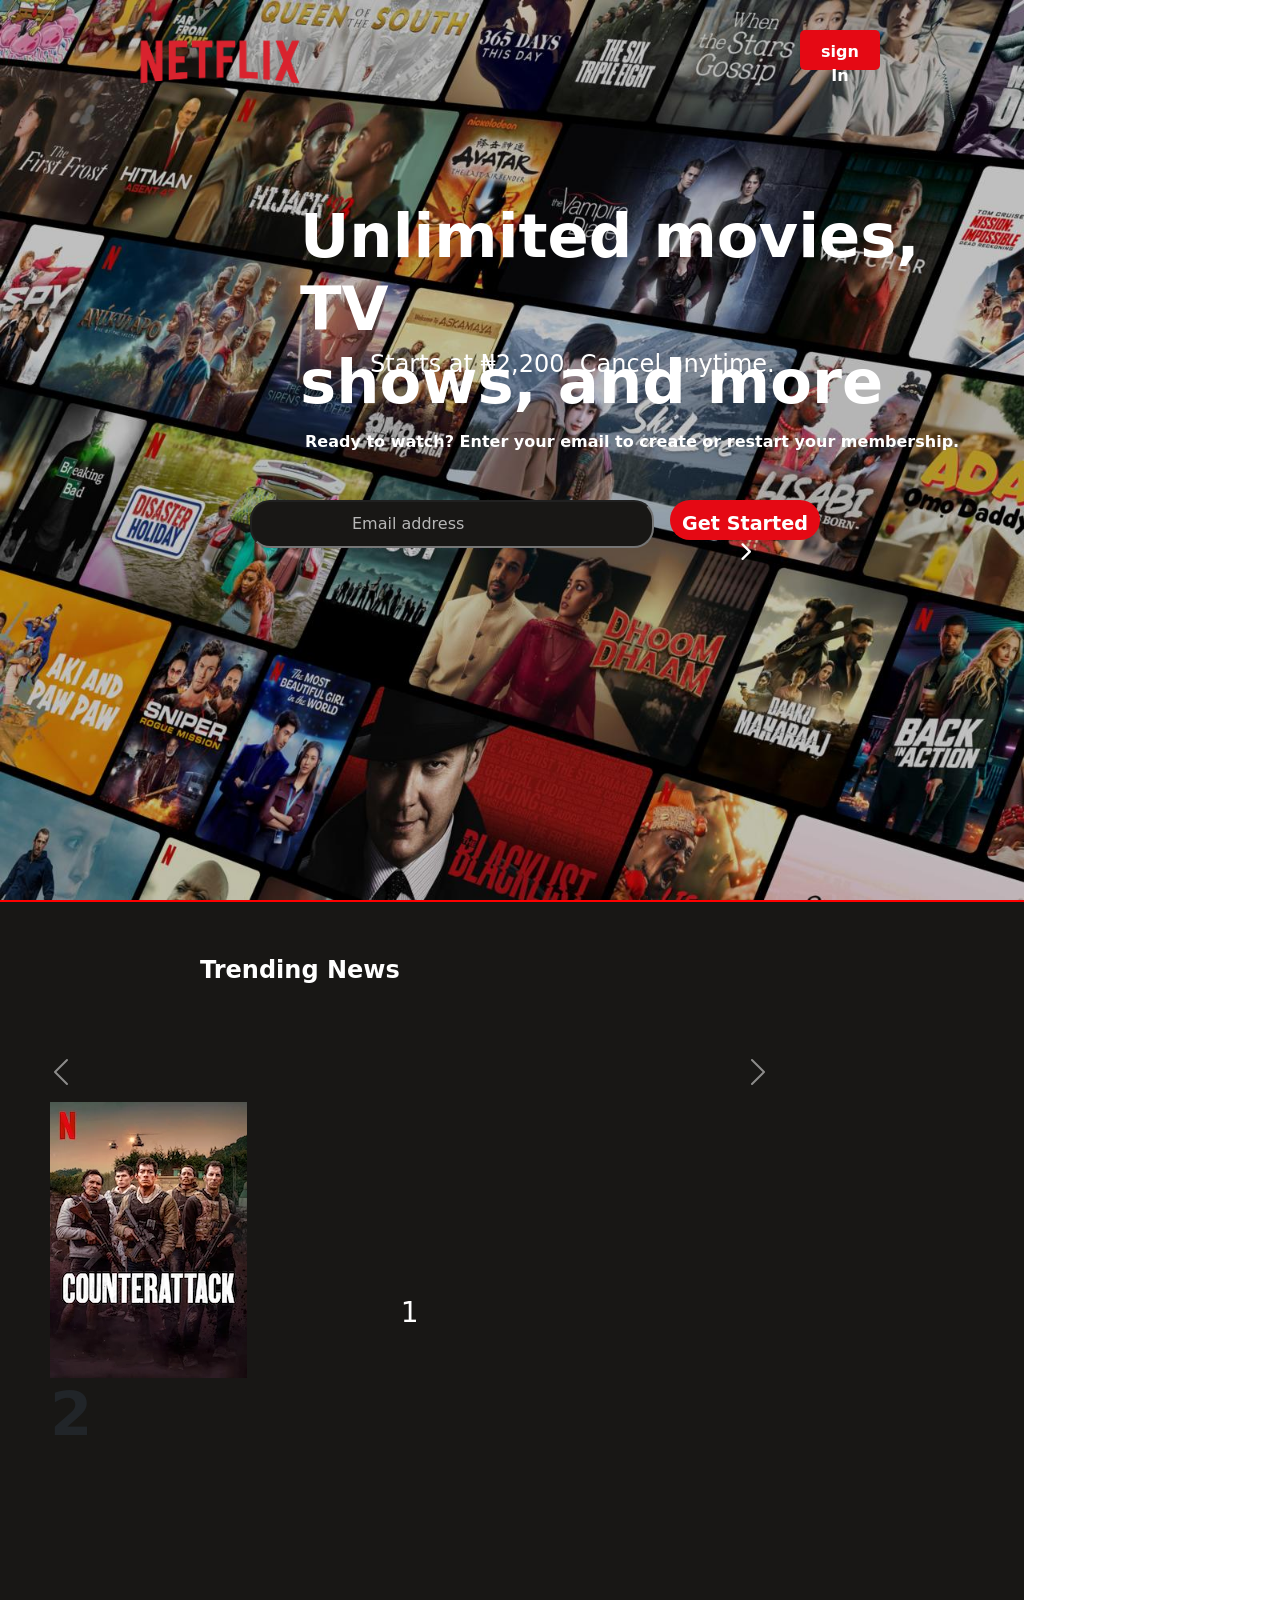
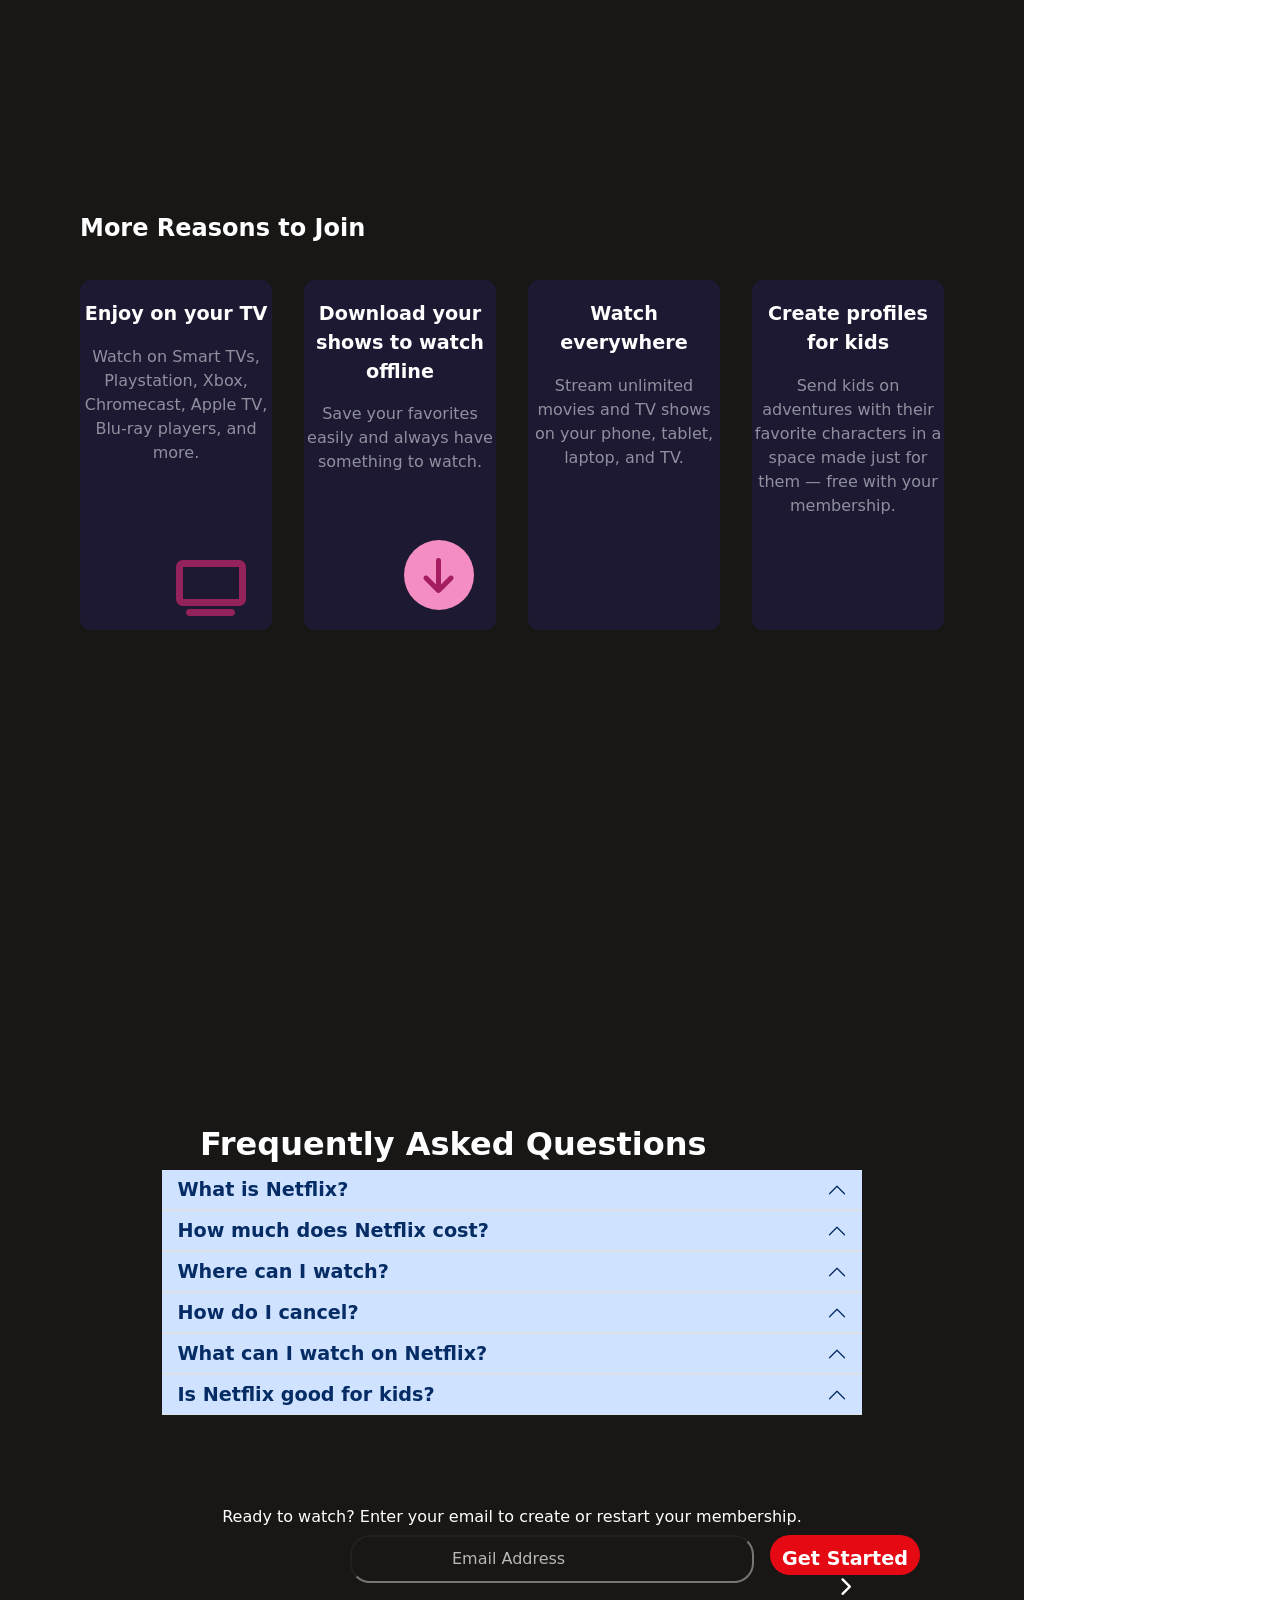
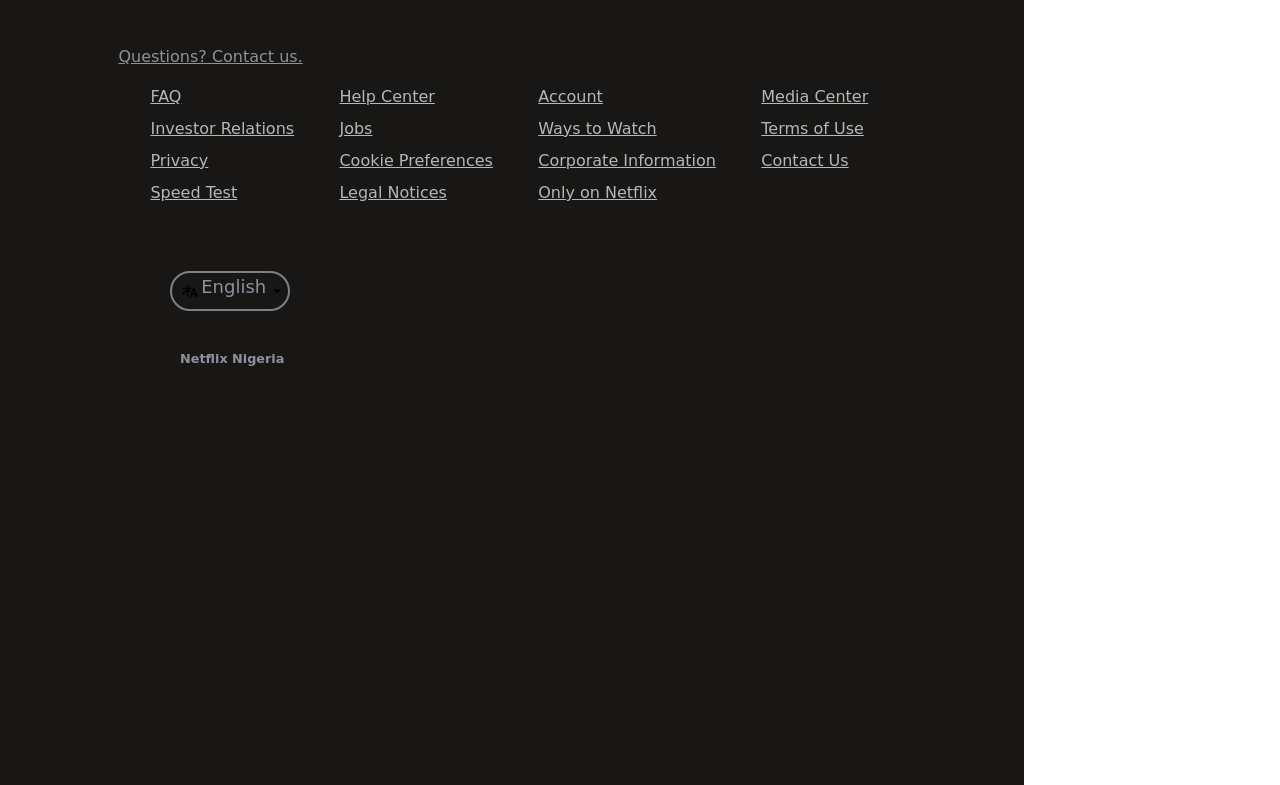
==== index.html @ 7b54b9e8 "file updated" ====
<!DOCTYPE html>
<html lang="en">

<head>
  <meta charset="UTF-8">
  <meta name="viewport" content="width=device-width, initial-scale=1.0">
  <title>Document</title>
  <link href="https://cdn.jsdelivr.net/npm/bootstrap@5.3.3/dist/css/bootstrap.min.css" rel="stylesheet"
    integrity="sha384-QWTKZyjpPEjISv5WaRU9OFeRpok6YctnYmDr5pNlyT2bRjXh0JMhjY6hW+ALEwIH" crossorigin="anonymous">
  <link rel="stylesheet" href="https://cdnjs.cloudflare.com/ajax/libs/font-awesome/6.7.2/css/all.min.css"
    integrity="sha512-Evv84Mr4kqVGRNSgIGL/F/aIDqQb7xQ2vcrdIwxfjThSH8CSR7PBEakCr51Ck+w+/U6swU2Im1vVX0SVk9ABhg=="
    crossorigin="anonymous" referrerpolicy="no-referrer" />
  <link rel="stylesheet" href="./netflix.css">
</head>

<body>
  <div class="hero-page">
    <nav>
      <div class="logo">
        <img src="./Netflix_Logo_PMS.png" alt="" width="200px">
      </div>
      <div>
        <button class="signin"><a href="">sign In</a></button>
      </div>
    </nav>
    <div>

    </div>

    <div class="hero-text">
      <h2>Unlimited movies, TV <br> shows, and more</h2>
      <br>
      <h4><strong>Starts at ₦2,200. Cancel anytime.</strong></h4>
      <br><br>
      <span><b>Ready to watch? Enter your email to create or restart your membership.</b></span>
    </div>
    <div class="email-sect">
      <div><input type="text" placeholder="Email address"></div>
      <div><button class="Get"><a href="">Get Started <i class="fa-solid fa-chevron-right"></i></i></a></button>
      </div>
    </div>


  </div>
  <section class="hero-sect">
    <div class="sect-text">
      <p> Trending News</p>
    </div>

    <div id="carouselExample" class="carousel slide films">
      <div class="carousel-inner">
        <div class="carousel-item active">
          <img src="./Netflix Nigeria - Watch TV Shows Online, Watch Movies Online/Ada omo daddy.webp" class="d-flex"
            alt="1">
          <div class="carousel-caption">
            <h3>1</h3>
          </div>

        </div>
        <div class="carousel-item active">
          <img src="./Netflix Nigeria - Watch TV Shows Online, Watch Movies Online/counter attack.webp" class="d-flex"
            alt="2">
          <div class="carousel-caption"></div>
          <h2>2</h2>
        </div>
        <div class="carousel-item">
          <img src="./Netflix Nigeria - Watch TV Shows Online, Watch Movies Online/demon city.webp" class="d-flex"
            alt="...">
        </div>
        <div class="carousel-item">
          <img src="./Netflix Nigeria - Watch TV Shows Online, Watch Movies Online/seven door.webp" class="d-flex"
            alt="">
        </div>
        <div class="carousel-item">
          <img src="./Netflix Nigeria - Watch TV Shows Online, Watch Movies Online/the night agent.webp" class="d-flex"
            alt="">
        </div>
        <div>
          <img src="./Netflix Nigeria - Watch TV Shows Online, Watch Movies Online/back in action.webp" class="d-flex"
            alt="">
        </div>
        <div class="carousel-item">
          <img src="./Netflix Nigeria - Watch TV Shows Online, Watch Movies Online/beauty in black.webp" class="d-flex"
            alt="">
        </div>
        <div class="carousel-item">
          <img src="./Netflix Nigeria - Watch TV Shows Online, Watch Movies Online/prision break.webp" class="d-flex"
            alt="">
        </div>
        <div class="carousel-item">
          <img src="./Netflix Nigeria - Watch TV Shows Online, Watch Movies Online/sqad game.webp" class="d-flex"
            alt="">
        </div>
        <div class="carousel-item">
          <img src="./Netflix Nigeria - Watch TV Shows Online, Watch Movies Online/maharaaj.webp" class="d-flex" alt="">
        </div>
      </div>
      <button class="carousel-control-prev" type="button" data-bs-target="#carouselExample" data-bs-slide="prev">
        <span class="carousel-control-prev-icon" aria-hidden="true"></span>
        <span class="visually-hidden">Previous</span>
      </button>
      <button class="carousel-control-next" type="button" data-bs-target="#carouselExample" data-bs-slide="next">
        <span class="carousel-control-next-icon" aria-hidden="true"></span>
        <span class="visually-hidden">Next</span>
      </button>
    </div>
  </section>
  <section class="hero-info">
    <div class="hero">
      <div class="box-head">
        <p>More Reasons to Join</p>
      </div>

      <div class="box">
        <div class="cards card1">
          <p>Enjoy on your TV</p>
          <span>Watch on Smart TVs, Playstation, Xbox, Chromecast, Apple TV, Blu-ray players, and more.</span>
          <div>
            <i class="fa-solid fa-tv"></i>
          </div>
        </div>
        <div class="cards card2">
          <p>Download your shows to watch offline</p>
          <span>Save your favorites easily and always have something to watch.</span>
          <div class="contain">
            <i class="fa-solid fa-arrow-down"></i>
          </div>
        </div>
        <div class="cards card3">
          <p>Watch everywhere</p>
          <span>Stream unlimited movies and TV shows on your phone, tablet, laptop, and TV.</span>
        </div>
        <div class="cards card4">
          <p>Create profiles for kids</p>
          <span>Send kids on adventures with their favorite characters in a space made just for them — free with your
            membership.</span>
          <i class="fa-solid fa-message-smile"></i>

          <i class="fa-solid fa-message-smile"></i>
        </div>
      </div>
    </div>


    </div>
  </section>
  <section class="faq-sect">
    <div class="faq-text">
      <p>Frequently Asked Questions</p>
    </div>
    <div class="accordion accordion-flush" id="accordionFlushExample">
      <div class="accordion-item">
        <h2 class="accordion-header">
          <button class="accordion-button" type="button" data-bs-toggle="collapse" data-bs-target="#flush-collapseOne"
            aria-expanded="false" aria-controls="flush-collapseOne">
            What is Netflix?
          </button>
        </h2>
        <div id="flush-collapseOne" class="accordion-collapse collapse" data-bs-parent="#accordionFlushExample">
          <div class="accordion-body">
            Netflix is a streaming service that offers a wide variety of award-winning TV shows, movies, anime,
            documentaries, and more on thousands of internet-connected devices.

            You can watch as much as you want, whenever you want without a single commercial – all for one low monthly
            price. There's always something new to discover and new TV shows and movies are added every week!
          </div>
        </div>
      </div>
      <div class="accordion-item">
        <h2 class="accordion-header">
          <button class="accordion-button" type="button" data-bs-toggle="collapse" data-bs-target="#flush-collapseTwo"
            aria-expanded="false" aria-controls="flush-collapseTwo">
            How much does Netflix cost?
          </button>
        </h2>
        <div id="flush-collapseTwo" class="accordion-collapse collapse" data-bs-parent="#accordionFlushExample">
          <div class="accordion-body">
            Watch Netflix on your smartphone, tablet, Smart TV, laptop, or streaming device, all for one fixed monthly
            fee. Plans range from ₦2,200 to ₦7,000 a month. No extra costs, no contracts
          </div>
        </div>
      </div>
      <div class="accordion-item">
        <h2 class="accordion-header">
          <button class="accordion-button" type="button" data-bs-toggle="collapse" data-bs-target="#flush-collapseThree"
            aria-expanded="false" aria-controls="flush-collapseThree">
            Where can I watch?
          </button>
        </h2>
        <div id="flush-collapseThree" class="accordion-collapse collapse" data-bs-parent="#accordionFlushExample">
          <div class="accordion-body">
            Watch anywhere, anytime. Sign in with your Netflix account to watch instantly on the web at netflix.com from
            your personal computer or on any internet-connected device that offers the Netflix app, including smart TVs,
            smartphones, tablets, streaming media players and game consoles.

            You can also download your favorite shows with the iOS or Android app. Use downloads to watch while you're
            on the go and without an internet connection. Take Netflix with you anywhere.
          </div>
        </div>
      </div>
      <div class="accordion-item">
        <h2 class="accordion-header">
          <button class="accordion-button" type="button" data-bs-toggle="collapse" data-bs-target="#flush-collapseFour"
            aria-expanded="false" aria-controls="flush-collapseFour">
            How do I cancel?
          </button>
        </h2>
        <div id="flush-collapseFour" class="accordion-collapse collapse" data-bs-parent="#accordionFlushExample">
          <div class="accordion-body">
            Netflix is flexible. There are no pesky contracts and no commitments. You can easily cancel your account
            online in two clicks. There are no cancellation fees – start or stop your account anytime.
          </div>
        </div>
      </div>
      <div class="accordion-item">
        <h2 class="accordion-header">
          <button class="accordion-button" type="button" data-bs-toggle="collapse" data-bs-target="#flush-collapseFive"
            aria-expanded="false" aria-controls="flush-collapseFive">
            What can I watch on Netflix?
          </button>
        </h2>
        <div id="flush-collapseFive" class="accordion-collapse collapse" data-bs-parent="#accordionFlushExample">
          <div class="accordion-body">
            Netflix has an extensive library of feature films, documentaries, TV shows, anime, award-winning Netflix
            originals, and more. Watch as much as you want, anytime you want.
          </div>
        </div>
      </div>
      <div class="accordion-item">
        <h2 class="accordion-header">
          <button class="accordion-button" type="button" data-bs-toggle="collapse" data-bs-target="#flush-collapseSix"
            aria-expanded="false" aria-controls="flush-collapseSiX">
            Is Netflix good for kids?
          </button>
        </h2>
        <div id="flush-collapseSiX" class="accordion-collapse collapse"   data-bs-parent="#accordionFlushExample">
          <div class="accordion-body">
            The Netflix Kids experience is included in your membership to give parents control while kids enjoy
            family-friendly TV shows and movies in their own space.

            Kids profiles come with PIN-protected parental controls that let you restrict the maturity rating of content
            kids can watch and block specific titles you don’t want kids to see.
          </div>
        </div>
      </div>
    </div>




  </section>
  <footer>
    <div class="foot-text">
      <p>Ready to watch? Enter your email to create or restart your membership.</p>
    </div>
    <div class="foot-box">
      <div><input type="text" placeholder="Email Address"></div>
      <div><button class="Get"><a href="">Get Started<i class="fa-solid fa-chevron-right"></i></a></button></div>
    </div>
    <div class="ques">
      <div>
        <p><a href="">Questions? Contact us.</a></p>
      </div>
      <div>
        <ul>
          <li><a href="">FAQ</a></li>
          <li><a href="">Help Center</a></li>
          <li><a href="">Account</a></li>
          <li><a href="">Media Center</a></li>
          <li><a href="">Investor Relations</a></li>
          <li><a href="">Jobs</a></li>
          <li><a href="">Ways to Watch</a></li>
          <li><a href="">Terms of Use</a></li>
          <li><a href="">Privacy</a></li>
          <li><a href="">Cookie Preferences</a></li>
          <li><a href="">Corporate Information</a></li>
          <li><a href="">Contact Us</a></li>
          <li><a href="">Speed Test</a></li>
          <li><a href="">Legal Notices</a></li>
          <li><a href="">Only on Netflix</a></li>
        </ul>
      </div>
    </div>
    <div class="lang">
      <div class="lang-logo">
        <img src="./Netflix Nigeria - Watch TV Shows Online, Watch Movies Online/A+sign.svg" alt="">
        <div>
          <h1>English</h1>
        </div>
        <img src="./arrow down.svg" alt="" class="arrow">
      </div>
      <div>
        <h4>Netflix Nigeria</h4>
      </div>

    </div>


  </footer>



</body>
<script src="https://cdn.jsdelivr.net/npm/bootstrap@5.3.3/dist/js/bootstrap.bundle.min.js"
  integrity="sha384-YvpcrYf0tY3lHB60NNkmXc5s9fDVZLESaAA55NDzOxhy9GkcIdslK1eN7N6jIeHz" crossorigin="anonymous"></script>

</html>
---- netflix.css ----
*{
    margin: 0;
    padding: 0;
    box-sizing: border-box;
}
.hero-page{
    background-image:url(./background\ image.jpg);
    background-repeat: no-repeat;
    background-size: cover;
    height: 100vh;
    width: 100%;
    position: relative;
    padding: 10px;

    

}

.logo{
    position: absolute;
    top: 20px;
    left: 120px;
    
}   
button{
    width: 80px;
    height: 40px;
    border-radius: 5px;
    background-color: #E50914;
    border: none;
    position: absolute;
    padding: 10px;
   
}
nav button{
    position: absolute;
    top: 30px;
    left: 1150px;

}
.signin a{
    text-decoration: none;
    color: white;
    font-size: 1rem;
    font-weight: 600;
    

}
.hero-text{
    color: white;
    position: absolute;
    top: 200px;
    left: 400px;
}
h2{
    font-size: 3.8rem;
    font-weight: 900;
}
.hero-text h4{
    font-size: 1.5rem;
    font-weight: 200;
    position: absolute;
    left: 70px;
    top: 150px;
}
.hero-text span{
    position: absolute;
    left: 5px;
    top: 230px;
    font-size: 1rem;
    font-weight: 400;
}
.email-sect{
    position: absolute;
    top: 500px;
    left: 350px;
    display: flex;
    gap: 1em;
    
}
input{
    padding: 10px 100px;
    border-radius: 20px;
    /* border: thin solid gray; */
    background-color: #181715;
    /* text-align: left; */
    
}
 .Get{
    width: 150px;
    border-radius: 20px;

}
.Get a{
    text-decoration: none;
    color: white;
    font-size: 1.2rem;
    font-weight: 600;
}
.fa-chevron-right{
    color: white;
    
}
::placeholder{
    color:#B7B7B7;
    text-align: left;
    
}
.hero-sect{
      /* border: 2px solid red; */
      background-color: #181715;
      /* border-top-left-radius: 50px; */
      border-top: 2px solid red;
      position: relative;
      height: 100vh;
}
.sect-text{
    margin-top: 50px;
    color: white;
    font-size: 1.5rem;
    font-weight: 600;
    position: absolute;
    left: 200px;  
        
}
.films{
    margin-top: 150px;
    width: 80%;
    padding: 50px;
    display: flexbox;
    
}

.hero-info{
    padding: 20px;
    background-color: #181715;
    position: relative;
    height: 100vh;
    /* border: 2px solid blue; */
    
}
hero{
    width: 80%;
}
.box-head{
    left: 80px;
    position: absolute;
    top: 10px;
    font-size: 1.5rem; 
    font-weight: 600;
    color: #FFFFFF;
}
.box{
    display: flex;
    justify-content: space-around;
    align-items: center;
    padding: 50px 60px;
    gap: 2em;

   
    
}
.cards{
    width: 450px;
    height: 350px;
    /* border: thin solid blue; */
    border-radius: 10px;
    text-align: center;
    margin-top: 10px;
    background-color: #1D1932;
    position: relative;
    
}
.cards p{
    margin-top: 20px;
    font-size: 1.2rem;
    font-weight: 600;
    color: #FFFFFF;
}
.cards span{
    color:#8F909F ;
    font-size: 1rem;
    font-weight: 400;
    margin-top: 50px;
}
.fa-tv{
    font-size: 3.5rem;
    top: 280px;
    position: absolute;
    color:#95235B ;
 
    
}.fa-arrow-down{
    position: absolute;
    top: 15px;
    font-size: 2.5rem;
    left: 20px;
    color: #A41D61;
}
.contain{
    width: 70px;
    height: 70px;
    border-radius: 50%;
    background-color: #F0F0F8;
    position: absolute;
    top: 260px;
    left: 150px;
    background-color: #F48EC2;
    
}
.faq-sect{
    background-color: #181715;
    padding: 50px;
    position: relative;
    /* border: 2px solid red; */

}
.faq-text{
    font-size: 2rem;
    font-weight: 600;
    color: white;
    position: absolute;
    top: 20px;
    left: 200px;
    
/* .faq-head{
    background-color:#414141 ; */
}
footer{
    background-color: #181715;
    position: relative;
    /* border: 2px solid red; */
    height: 100vh;
    color: #8F909F;
    padding: 20px;
       
}
.ques p a{
    color: #8F909F;
}
.foot-text{
    color: white;
    font-size: 1rem;
    font-weight: 500;
    text-align: center;
}
.foot-box{
    display: flex;
    justify-content: center;
    gap: 1em;
    position: absolute;
    top: 50px;
    left: 350px;
}
.ques{
    position: relative;
    width: 80%;
    top: 100px;
    margin: auto;
}
ul{
    display: grid;
    grid-template-columns: auto auto auto auto;
    gap: 0.5em;
    list-style-type: none;
    
}
ul a{
    color:#B7B7B7 ;
}
footer .lang{
    position: relative;
    left: 150px;
    top: 150px;   
}
.lang-logo{
    display:flex;
    gap: 0.2em;
    align-items: center;
    width: 120px;
    height: 40px;
    border: 2px solid gray;
    padding: 10px ;
    border-radius: 20px;
    
    
}
.lang-logo h1{
    font-size: large;
    font-weight: 500;
}
.lang h4{
    position: absolute;
    top: 80px;
    left: 10px;
    font-size: 0.8rem;
    font-weight: 800;
}
.arrow{
    color: #FFFFFF;
}
.accordion{
  cursor: pointer;
  padding: 20px;
  width: 80%;
  margin: auto;
  text-align: left;

  
}
.accordion-collapse{
    background-color: #414141;
    color: white;
    padding: 10px;
    margin-bottom: 10px;
    font-size: 1rem;
    font-weight: 900;
        
}
.accordion-button{
    background-color:#414141;
    padding: 15px;
    color: #FFFFFF;
    font-size: 1.2rem;
    font-weight: 900;
    
 
    
}
.accordion-button:hover{
    background-color:#414141;
    color: #FFFFFF;
}
@media(max-width:1393px){
    .hero-page{
        width: 80%;
        
    }
    nav button{
        left: 800px;
        
    }
    .hero-sect{
        width: 80%;;
    }
    .hero-info{
        width: 80%;
    }
    .faq-sect{
        width: 80%;
    }
    footer{
        width: 80%;
    }
    .contain{
        left: 100px;
    }

}
@media(max-width:1306px){
    .hero-text{
        left:300px
    }
    .email-sect{
        left:250px
    
    }
}
@media(max-width:1172px){
    .contain{
        width:50px;
        height:50px;
        top: 280px;
    }
    .fa-arrow-down{
        font-size: 2rem;
        left:15px ;
        top: 7px;
    }
    .fa-tv{
        font-size: 3rem;
    }
    .foot-box{
        left:200px
    }
    
}
@media(max-width:1100px){
    nav button{
        left: 600px
    }
}
@media(max-width:1086px){
    .hero-text{
        left:200px
    }
    .email-sect{
        left: 150px;
    }
}
@media(max-width:1076px){
    .box{
        display: block;
        position: relative;
        
        
    
    }
    .cards{
        width: 700px;
        height: 150px;
        

    }
    .contain{
        z-index: 99;
        top: 90px;
        left: 600px;
    }
    .fa-tv{
        z-index: 99;
        top: 80px;
        left: 600px;
    }
}
 @media(max-width:1056px){
    .hero-text h2{
        font-size:3rem ;
        font-weight: 600;
    }
 }
 @media(max-width:980px){
    .cards{
        width: 500px;
    }
    .contain{
        left: 400px;
    }
    .fa-tv{
        left: 400px;
    }
 }
 @media(max-width:924px){
    .foot-box{
        left: 100px;
    }
 }
 @media(max-width:863px){
    .email-sect{
        left: 100px;
    }
    .hero-text{
        left: 200px;
       
    }
    .hero-text span{
        left:0.5px
    }
 }
 @media(max-width:850px){
    nav button{
        left:500px
    }
 }
 @media(max-width:828px){
    footer ul{
        display: block;
        grid-template-columns: auto auto;
    }
 }
 @media(max-width:811px){
    .hero-text h2{
        font-size: 2rem;
        font-weight: 400;
    }
    .email-sect{
        display: block;

    }
    .email-sect .Get{
        margin-top: 1.5em;
    }
    .foot-box{
        display: block;
        margin-bottom: 10px;
        
    }
    .foot-box .Get{
        margin-top: 1.5em;
        left: 200px;
    }
   
 }
 @media(max-width:733px){
    .cards{
        width: 380px;

    }
    .contain{
        left: 300px;
    }
    .fa-tv{
        left: 300px;
    }
    .faq-text{
        font-size: 1.5rem;
        font-weight: 400;
        left: 100px;
    }
 }
 @media(max-width:725px){
    .logo{
        width: 80px;
        left: 80px;
    }
    nav button{
        left: 400px;
    }
 }
 @media(max-width:624px){
    .foot-text{
        font-size: 0.8em;
        font-weight: 400;
        margin-bottom: 20px;
    }
 }
 @media(max-width:611px){
    .hero-text{
        left: 100px;
    }
    input{
        padding: 10px 50px;
    }
    .foot-box .Get{
        left: 100px;
    }
    nav button{
        left: 300px;

    }
    nav .logo img{
        width: 80px;
       
    }
    .logo{
        top: 50px;
    }
    button{
        width: 70px;
        height: 30px;
        padding: 5px;
        
    
    }
    .signin a{
        font-size: 0.8rem;
        font-weight: 400;
    }
    nav button{
        top:50px;
        left: 300;
    }
 }
 @media(max-width:579px){
    .cards{
        text-align: center;
        width: 300px;
    }
    .contain{
        left: 250px;
    }
    .fa-tv{
        left: 250px;
    }
 }
 @media(max-width:486px){
    .hero-text h2{
        font-size: 1rem;
        font-weight: 200;
    }
    .hero-text h4{
        font-size: 1rem;
        font-weight: 200;
        top: 70px;
        left: 2px;
    }
    .hero-text span{
        font-size: 1rem;
        font-weight: 200;
        top: 150px;
        left: 2px;
    }
    footer ul{
        display:block;
       font-size: 1rem;
       font-weight: 200;
    }
    footer .lang-logo{
        top: 50px;
        left: 100px;
    }
  

 }
 @media(max-width:478px){
    .cards{
        width: 250px;

    }
    .fa-tv{
        left: 200px;
    }
    .contain{
        left: 200px;
    }
 }
 @media(max-width:464px){
    nav button{
        left: 250px;
    }
    input{
        padding: 10px 20px;
    }
    .foot-box .Get{
        left: 50px; ;
    }
    .faq-text{
        font-size: 1rem;
        font-weight: 200;
        left: 80px;
    }
 }
 @media(max-width:444px){
    .sect-text{
        left: 100px;
    }
 }
@media(max-width:415px){
    .cards{
        width: 200px;
    }
    .contain{
        left:150px;
    }
    .fa-tv{
        left:150px;
    }
    .box-head{
        left: 50px;
        top: 10px;
        font-size: 1rem; 
        font-weight: 400;       
    }
    cards p{
        font-size: 1rem;
        font-weight: 500;
        
    }
    .cards span{
        font-size: 0.8rem;
        font-weight: 300;
    }
}
@media(max-width:400px){
    nav button{
        left: 200px;
    }
}
@media(max-width:392px){
    .email-sect{
        padding: 10px 10px;
        left: 50px;
        top: 430px;
    }
    .foot-box{
        left: 50px;
    }
    .lang-logo{
        width: 100px;
        height: 40px;
        padding: 10px;
        
                
    }
    footer .lang{
        left: 50px;
        top: 120px;

    }
    .lang h4{
        top: 50px;
        left: 5px;
        
    }
   
}
@media(max-width:350px){
    nav button{
        left:150px;
        top: 30px;
    }
    nav .logo img{
        width: 70px;
       
    }
    .logo{
        top: 30px;
        left: 50px;
    }
    button{
        width: 50px;
        height: 30px;
        padding: 5px;
        
    
    }
    .signin a{
        font-size: 0.8rem;
        font-weight: 400;
    }
    .email-sect{
        left: 20px;
        padding: 10px 5px;
    }
    .sect-text{
        left:50px;        
    }
    .cards{
        width: 150px;
    }
    .contain{
        display: none;
    }
    .fa-arrow-down{
        display: none;

    }
    .fa-tv{
        display: none;
    }
    .foot-box{
        left: 20px;
        
    }
}
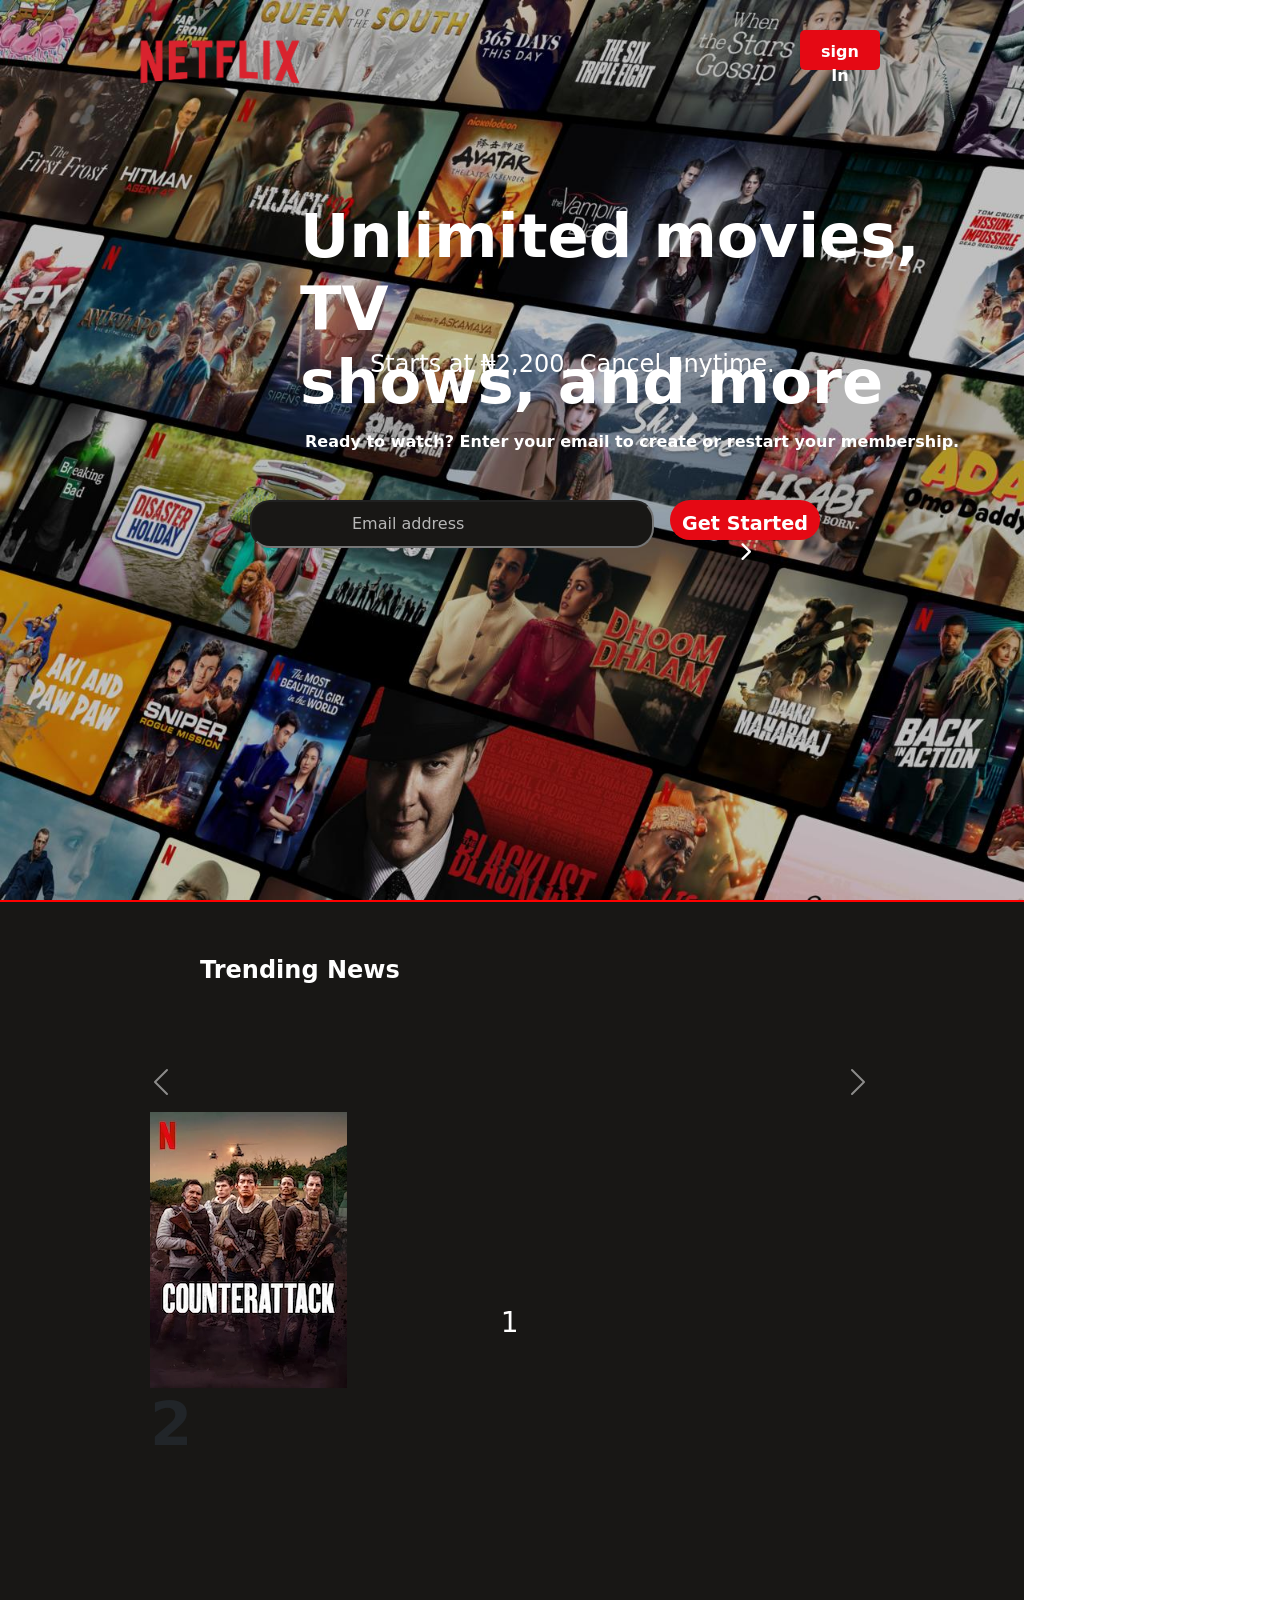
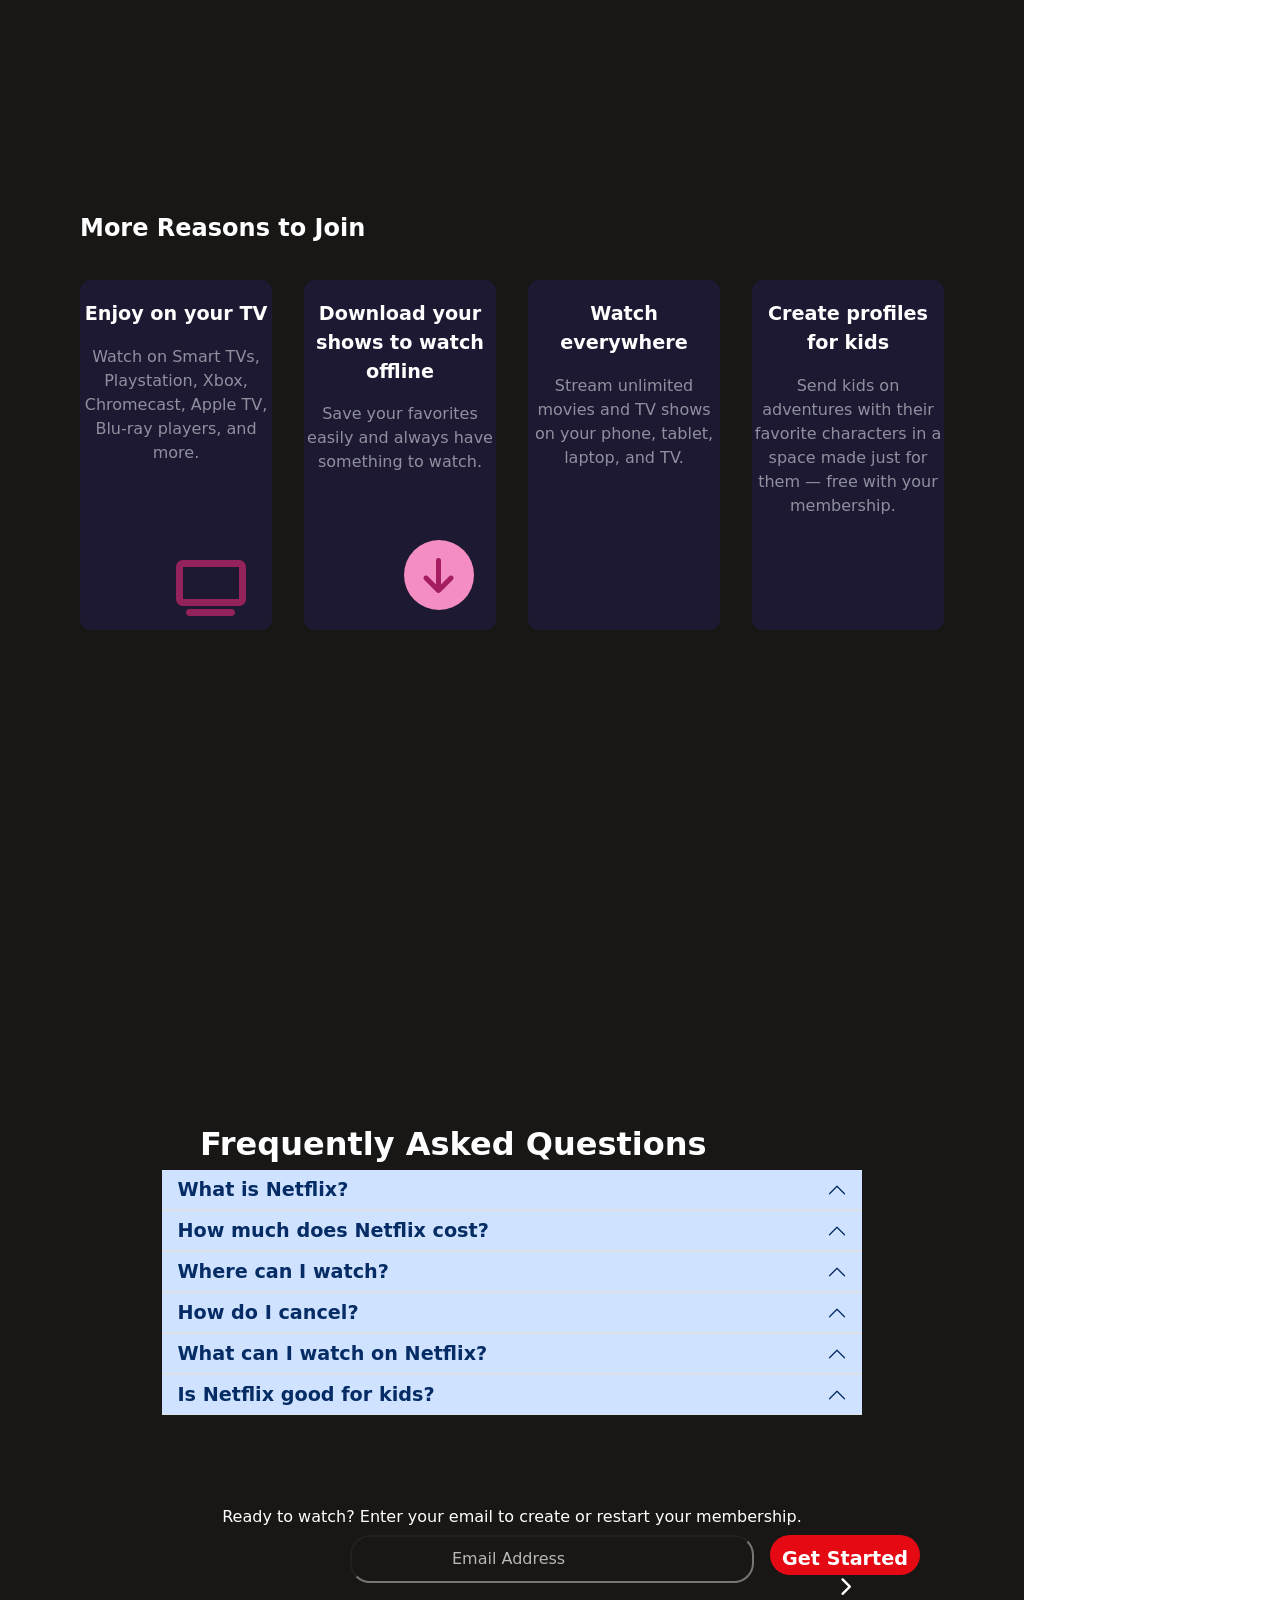
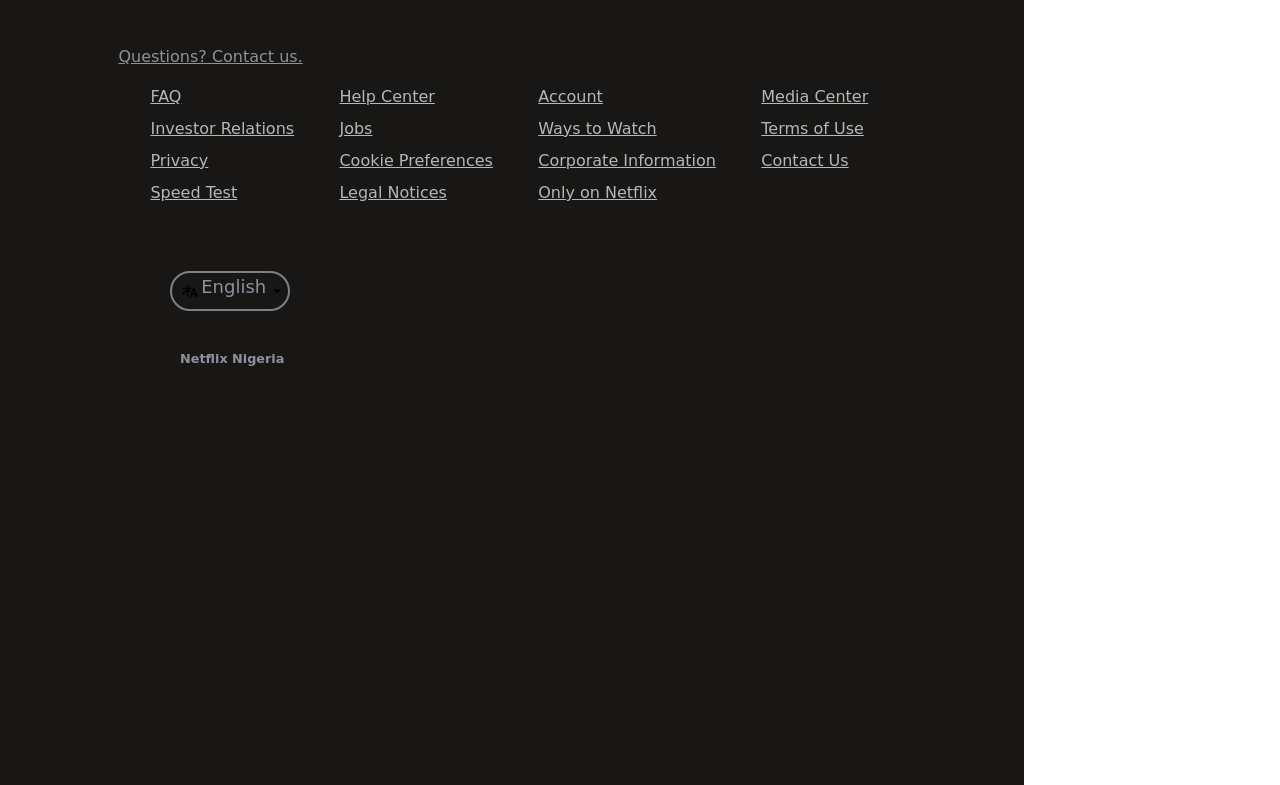
==== commit 8a2ab575: "file changed" ====
--- a/index.html
+++ b/index.html
@@ -7,17 +7,18 @@
   <title>Document</title>
   <link href="https://cdn.jsdelivr.net/npm/bootstrap@5.3.3/dist/css/bootstrap.min.css" rel="stylesheet"
     integrity="sha384-QWTKZyjpPEjISv5WaRU9OFeRpok6YctnYmDr5pNlyT2bRjXh0JMhjY6hW+ALEwIH" crossorigin="anonymous">
-  <link rel="stylesheet" href="https://cdnjs.cloudflare.com/ajax/libs/font-awesome/6.7.2/css/all.min.css"
+    <link rel="stylesheet" href="./styles.css">
+    <link rel="stylesheet" href="https://cdnjs.cloudflare.com/ajax/libs/font-awesome/6.7.2/css/all.min.css"
     integrity="sha512-Evv84Mr4kqVGRNSgIGL/F/aIDqQb7xQ2vcrdIwxfjThSH8CSR7PBEakCr51Ck+w+/U6swU2Im1vVX0SVk9ABhg=="
     crossorigin="anonymous" referrerpolicy="no-referrer" />
-  <link rel="stylesheet" href="./netflix.css">
+    
 </head>
 
 <body>
   <div class="hero-page">
     <nav>
       <div class="logo">
-        <img src="./Netflix_Logo_PMS.png" alt="" width="200px">
+        <img src="./images/Netflix_Logo_PMS.png" alt="" width="200px">
       </div>
       <div>
         <button class="signin"><a href="">sign In</a></button>
@@ -50,7 +51,7 @@
     <div id="carouselExample" class="carousel slide films">
       <div class="carousel-inner">
         <div class="carousel-item active">
-          <img src="./Netflix Nigeria - Watch TV Shows Online, Watch Movies Online/Ada omo daddy.webp" class="d-flex"
+          <img src="./images/Ada omo daddy.webp" class="d-block"
             alt="1">
           <div class="carousel-caption">
             <h3>1</h3>
@@ -58,41 +59,41 @@
 
         </div>
         <div class="carousel-item active">
-          <img src="./Netflix Nigeria - Watch TV Shows Online, Watch Movies Online/counter attack.webp" class="d-flex"
+          <img src="./images/counter attack.webp" class="d-block"
             alt="2">
           <div class="carousel-caption"></div>
           <h2>2</h2>
         </div>
         <div class="carousel-item">
-          <img src="./Netflix Nigeria - Watch TV Shows Online, Watch Movies Online/demon city.webp" class="d-flex"
+          <img src="./images/demon city.webp" class="d-block"
             alt="...">
         </div>
         <div class="carousel-item">
-          <img src="./Netflix Nigeria - Watch TV Shows Online, Watch Movies Online/seven door.webp" class="d-flex"
-            alt="">
-        </div>
-        <div class="carousel-item">
-          <img src="./Netflix Nigeria - Watch TV Shows Online, Watch Movies Online/the night agent.webp" class="d-flex"
+          <img src="./images/seven door.webp" class="d-block"
+            alt="">
+        </div>
+        <div class="carousel-item">
+          <img src="./images/the night agent.webp" class="d-block"
             alt="">
         </div>
         <div>
-          <img src="./Netflix Nigeria - Watch TV Shows Online, Watch Movies Online/back in action.webp" class="d-flex"
-            alt="">
-        </div>
-        <div class="carousel-item">
-          <img src="./Netflix Nigeria - Watch TV Shows Online, Watch Movies Online/beauty in black.webp" class="d-flex"
-            alt="">
-        </div>
-        <div class="carousel-item">
-          <img src="./Netflix Nigeria - Watch TV Shows Online, Watch Movies Online/prision break.webp" class="d-flex"
-            alt="">
-        </div>
-        <div class="carousel-item">
-          <img src="./Netflix Nigeria - Watch TV Shows Online, Watch Movies Online/sqad game.webp" class="d-flex"
-            alt="">
-        </div>
-        <div class="carousel-item">
-          <img src="./Netflix Nigeria - Watch TV Shows Online, Watch Movies Online/maharaaj.webp" class="d-flex" alt="">
+          <img src="./images/back in action.webp" class="d-block"
+            alt="">
+        </div>
+        <div class="carousel-item">
+          <img src="./images/beauty in black.webp" class="d-block"
+            alt="">
+        </div>
+        <div class="carousel-item">
+          <img src="./images/prision break.webp" class="d-block"
+            alt="">
+        </div>
+        <div class="carousel-item">
+          <img src="./images/sqad game.webp" class="d-block"
+            alt="">
+        </div>
+        <div class="carousel-item">
+          <img src="./images/maharaaj.webp" class="d-block" alt="">
         </div>
       </div>
       <button class="carousel-control-prev" type="button" data-bs-target="#carouselExample" data-bs-slide="prev">
--- a/styles.css
+++ b/styles.css
@@ -0,0 +1,766 @@
+*{
+    margin: 0;
+    padding: 0;
+    box-sizing: border-box;
+}
+body{
+    width: 100%;
+}
+.hero-page{
+    background-image:url(./images/background\ image.jpg);
+    background-repeat: no-repeat;
+    background-size: cover;
+    height: 100vh;
+    width: 100%;
+    position: relative;
+    padding: 10px;
+
+ 
+
+}
+
+.logo{
+    position: absolute;
+    top: 20px;
+    left: 120px;
+    
+}   
+button{
+    width: 80px;
+    height: 40px;
+    border-radius: 5px;
+    background-color: #E50914;
+    border: none;
+    position: absolute;
+    padding: 10px;
+   
+}
+nav button{
+    position: absolute;
+    top: 30px;
+    left: 1150px;
+
+}
+.signin a{
+    text-decoration: none;
+    color: white;
+    font-size: 1rem;
+    font-weight: 600;
+    
+
+}
+.hero-text{
+    color: white;
+    position: absolute;
+    top: 200px;
+    left: 400px;
+}
+h2{
+    font-size: 3.8rem;
+    font-weight: 900;
+}
+.hero-text h4{
+    font-size: 1.5rem;
+    font-weight: 200;
+    position: absolute;
+    left: 70px;
+    top: 150px;
+}
+.hero-text span{
+    position: absolute;
+    left: 5px;
+    top: 230px;
+    font-size: 1rem;
+    font-weight: 400;
+}
+.email-sect{
+    position: absolute;
+    top: 500px;
+    left: 350px;
+    display: flex;
+    gap: 1em;
+    
+}
+input{
+    padding: 10px 100px;
+    border-radius: 20px;
+    /* border: thin solid gray; */
+    background-color: #181715;
+    /* text-align: left; */
+    
+}
+ .Get{
+    width: 150px;
+    border-radius: 20px;
+
+}
+.Get a{
+    text-decoration: none;
+    color: white;
+    font-size: 1.2rem;
+    font-weight: 600;
+}
+.fa-chevron-right{
+    color: white;
+    
+}
+::placeholder{
+    color:#B7B7B7;
+    text-align: left;
+    
+}
+.hero-sect{
+      /* border: 2px solid red; */
+      background-color: #181715;
+      /* border-top-left-radius: 50px; */
+      border-top: 2px solid red;
+      position: relative;
+      height: 100vh;
+}
+.sect-text{
+    margin-top: 50px;
+    color: white;
+    font-size: 1.5rem;
+    font-weight: 600;
+    position: absolute;
+    left: 200px;  
+        
+}
+.films{
+    margin-top: 150px;
+    width: 80%;
+    padding: 50px; 
+    position: absolute;  
+    top: 10px;
+    left: 100px;
+    
+}
+.carousel-caption h2{
+    position: absolute;
+    top: 10px;
+    left: 200px; 
+
+}
+.hero-info{
+    padding: 20px;
+    background-color: #181715;
+    position: relative;
+    height: 100vh;
+    /* border: 2px solid blue; */
+    
+}
+hero{
+    width: 80%;
+}
+.box-head{
+    left: 80px;
+    position: absolute;
+    top: 10px;
+    font-size: 1.5rem; 
+    font-weight: 600;
+    color: #FFFFFF;
+}
+.box{
+    display: flex;
+    justify-content: space-around;
+    align-items: center;
+    padding: 50px 60px;
+    gap: 2em;
+
+   
+    
+}
+.cards{
+    width: 450px;
+    height: 350px;
+    /* border: thin solid blue; */
+    border-radius: 10px;
+    text-align: center;
+    margin-top: 10px;
+    background-color: #1D1932;
+    position: relative;
+    
+}
+.cards p{
+    margin-top: 20px;
+    font-size: 1.2rem;
+    font-weight: 600;
+    color: #FFFFFF;
+}
+.cards span{
+    color:#8F909F ;
+    font-size: 1rem;
+    font-weight: 400;
+    margin-top: 50px;
+}
+.fa-tv{
+    font-size: 3.5rem;
+    top: 280px;
+    position: absolute;
+    color:#95235B ;
+ 
+    
+}.fa-arrow-down{
+    position: absolute;
+    top: 15px;
+    font-size: 2.5rem;
+    left: 20px;
+    color: #A41D61;
+}
+.contain{
+    width: 70px;
+    height: 70px;
+    border-radius: 50%;
+    background-color: #F0F0F8;
+    position: absolute;
+    top: 260px;
+    left: 150px;
+    background-color: #F48EC2;
+    
+}
+.faq-sect{
+    background-color: #181715;
+    padding: 50px;
+    position: relative;
+    /* border: 2px solid red; */
+
+}
+.faq-text{
+    font-size: 2rem;
+    font-weight: 600;
+    color: white;
+    position: absolute;
+    top: 20px;
+    left: 200px;
+    
+/* .faq-head{
+    background-color:#414141 ; */
+}
+footer{
+    background-color: #181715;
+    position: relative;
+    /* border: 2px solid red; */
+    height: 100vh;
+    color: #8F909F;
+    padding: 20px;
+       
+}
+.ques p a{
+    color: #8F909F;
+}
+.foot-text{
+    color: white;
+    font-size: 1rem;
+    font-weight: 500;
+    text-align: center;
+}
+.foot-box{
+    display: flex;
+    justify-content: center;
+    gap: 1em;
+    position: absolute;
+    top: 50px;
+    left: 350px;
+}
+.ques{
+    position: relative;
+    width: 80%;
+    top: 100px;
+    margin: auto;
+}
+ul{
+    display: grid;
+    grid-template-columns: auto auto auto auto;
+    gap: 0.5em;
+    list-style-type: none;
+    
+}
+ul a{
+    color:#B7B7B7 ;
+}
+footer .lang{
+    position: relative;
+    left: 150px;
+    top: 150px;   
+}
+.lang-logo{
+    display:flex;
+    gap: 0.2em;
+    align-items: center;
+    width: 120px;
+    height: 40px;
+    border: 2px solid gray;
+    padding: 10px ;
+    border-radius: 20px;
+    
+    
+}
+.lang-logo h1{
+    font-size: large;
+    font-weight: 500;
+}
+.lang h4{
+    position: absolute;
+    top: 80px;
+    left: 10px;
+    font-size: 0.8rem;
+    font-weight: 800;
+}
+.arrow{
+    color: #FFFFFF;
+}
+.accordion{
+  cursor: pointer;
+  padding: 20px;
+  width: 80%;
+  margin: auto;
+  text-align: left;
+
+  
+}
+.accordion-collapse{
+    background-color: #414141;
+    color: white;
+    padding: 10px;
+    margin-bottom: 10px;
+    font-size: 1rem;
+    font-weight: 900;
+        
+}
+.accordion-button{
+    background-color:#414141;
+    padding: 15px;
+    color: #FFFFFF;
+    font-size: 1.2rem;
+    font-weight: 900;
+    
+ 
+    
+}
+.accordion-button:hover{
+    background-color:#414141;
+    color: #FFFFFF;
+}
+@media(max-width:1393px){
+    .hero-page{
+        width: 80%;
+        
+    }
+    nav button{
+        left: 800px;
+        
+    }
+    .hero-sect{
+        width: 80%;;
+    }
+    .hero-info{
+        width: 80%;
+    }
+    .faq-sect{
+        width: 80%;
+    }
+    footer{
+        width: 80%;
+    }
+    .contain{
+        left: 100px;
+    }
+
+}
+@media(max-width:1306px){
+    .hero-text{
+        left:300px
+    }
+    .email-sect{
+        left:250px
+    
+    }
+}
+@media(max-width:1172px){
+    .contain{
+        width:50px;
+        height:50px;
+        top: 280px;
+    }
+    .fa-arrow-down{
+        font-size: 2rem;
+        left:15px ;
+        top: 7px;
+    }
+    .fa-tv{
+        font-size: 3rem;
+    }
+    .foot-box{
+        left:200px
+    }
+    
+}
+@media(max-width:1100px){
+    nav button{
+        left: 600px
+    }
+}
+@media(max-width:1086px){
+    .hero-text{
+        left:200px
+    }
+    .email-sect{
+        left: 150px;
+    }
+}
+@media(max-width:1076px){
+    .box{
+        display: block;
+        position: relative;
+        
+        
+    
+    }
+    .cards{
+        width: 700px;
+        height: 150px;
+        
+
+    }
+    .contain{
+        z-index: 99;
+        top: 90px;
+        left: 600px;
+    }
+    .fa-tv{
+        z-index: 99;
+        top: 80px;
+        left: 600px;
+    }
+}
+ @media(max-width:1056px){
+    .hero-text h2{
+        font-size:3rem ;
+        font-weight: 600;
+    }
+ }
+ @media(max-width:980px){
+    .cards{
+        width: 500px;
+    }
+    .contain{
+        left: 400px;
+    }
+    .fa-tv{
+        left: 400px;
+    }
+ }
+ @media(max-width:924px){
+    .foot-box{
+        left: 100px;
+    }
+ }
+ @media(max-width:863px){
+    .email-sect{
+        left: 100px;
+    }
+    .hero-text{
+        left: 200px;
+       
+    }
+    .hero-text span{
+        left:0.5px
+    }
+ }
+ @media(max-width:850px){
+    nav button{
+        left:500px
+    }
+ }
+ @media(max-width:828px){
+    footer ul{
+        display: block;
+        grid-template-columns: auto auto;
+    }
+ }
+ @media(max-width:811px){
+    .hero-text h2{
+        font-size: 2rem;
+        font-weight: 400;
+    }
+    .email-sect{
+        display: block;
+
+    }
+    .email-sect .Get{
+        margin-top: 1.5em;
+    }
+    .foot-box{
+        display: block;
+        margin-bottom: 10px;
+        
+    }
+    .foot-box .Get{
+        margin-top: 1.5em;
+        left: 200px;
+    }
+   
+ }
+ @media(max-width:733px){
+    .cards{
+        width: 380px;
+
+    }
+    .contain{
+        left: 300px;
+    }
+    .fa-tv{
+        left: 300px;
+    }
+    .faq-text{
+        font-size: 1.5rem;
+        font-weight: 400;
+        left: 100px;
+    }
+ }
+ @media(max-width:725px){
+    .logo{
+        width: 80px;
+        left: 80px;
+    }
+    nav button{
+        left: 400px;
+    }
+ }
+ @media(max-width:624px){
+    .foot-text{
+        font-size: 0.8em;
+        font-weight: 400;
+        margin-bottom: 20px;
+    }
+ }
+ @media(max-width:611px){
+    .hero-text{
+        left: 100px;
+    }
+    input{
+        padding: 10px 50px;
+    }
+    .foot-box .Get{
+        left: 100px;
+    }
+    nav button{
+        left: 300px;
+
+    }
+    nav .logo img{
+        width: 80px;
+       
+    }
+    .logo{
+        top: 50px;
+    }
+    button{
+        width: 70px;
+        height: 30px;
+        padding: 5px;
+        
+    
+    }
+    .signin a{
+        font-size: 0.8rem;
+        font-weight: 400;
+    }
+    nav button{
+        top:50px;
+        left: 300;
+    }
+ }
+ @media(max-width:579px){
+    .cards{
+        text-align: center;
+        width: 300px;
+    }
+    .contain{
+        left: 250px;
+    }
+    .fa-tv{
+        left: 250px;
+    }
+ }
+ @media(max-width:486px){
+    .hero-text h2{
+        font-size: 1rem;
+        font-weight: 200;
+    }
+    .hero-text h4{
+        font-size: 1rem;
+        font-weight: 200;
+        top: 70px;
+        left: 2px;
+    }
+    .hero-text span{
+        font-size: 1rem;
+        font-weight: 200;
+        top: 150px;
+        left: 2px;
+    }
+    footer ul{
+        display:block;
+       font-size: 1rem;
+       font-weight: 200;
+    }
+    footer .lang-logo{
+        top: 50px;
+        left: 100px;
+    }
+  
+
+ }
+ @media(max-width:478px){
+    .cards{
+        width: 250px;
+
+    }
+    .fa-tv{
+        left: 200px;
+    }
+    .contain{
+        left: 200px;
+    }
+ }
+ @media(max-width:464px){
+    nav button{
+        left: 250px;
+    }
+    input{
+        padding: 10px 20px;
+    }
+    .foot-box .Get{
+        left: 50px; ;
+    }
+    .faq-text{
+        font-size: 1rem;
+        font-weight: 200;
+        left: 80px;
+    }
+ }
+ @media(max-width:444px){
+    .sect-text{
+        left: 100px;
+    }
+ }
+@media(max-width:415px){
+    .cards{
+        width: 200px;
+    }
+    .contain{
+        left:150px;
+    }
+    .fa-tv{
+        left:150px;
+    }
+    .box-head{
+        left: 50px;
+        top: 10px;
+        font-size: 1rem; 
+        font-weight: 400;       
+    }
+    cards p{
+        font-size: 1rem;
+        font-weight: 500;
+        
+    }
+    .cards span{
+        font-size: 0.8rem;
+        font-weight: 300;
+    }
+}
+@media(max-width:400px){
+    nav button{
+        left: 200px;
+    }
+}
+@media(max-width:392px){
+    .email-sect{
+        padding: 10px 10px;
+        left: 50px;
+        top: 430px;
+    }
+    .foot-box{
+        left: 50px;
+    }
+    .lang-logo{
+        width: 100px;
+        height: 40px;
+        padding: 10px;
+        
+                
+    }
+    footer .lang{
+        left: 50px;
+        top: 120px;
+
+    }
+    .lang h4{
+        top: 50px;
+        left: 5px;
+        
+    }
+   
+}
+@media(max-width:350px){
+    nav button{
+        left:150px;
+        top: 30px;
+    }
+    nav .logo img{
+        width: 70px;
+       
+    }
+    .logo{
+        top: 30px;
+        left: 50px;
+    }
+    button{
+        width: 50px;
+        height: 30px;
+        padding: 5px;
+        
+    
+    }
+    .signin a{
+        font-size: 0.8rem;
+        font-weight: 400;
+    }
+    .email-sect{
+        left: 20px;
+        padding: 10px 5px;
+    }
+    .sect-text{
+        left:50px;        
+    }
+    .cards{
+        width: 150px;
+    }
+    .contain{
+        display: none;
+    }
+    .fa-arrow-down{
+        display: none;
+
+    }
+    .fa-tv{
+        display: none;
+    }
+    .foot-box{
+        left: 20px;
+        
+    }
+}
+    
+
+
+    
+    
+
+
+
+
+    
+    
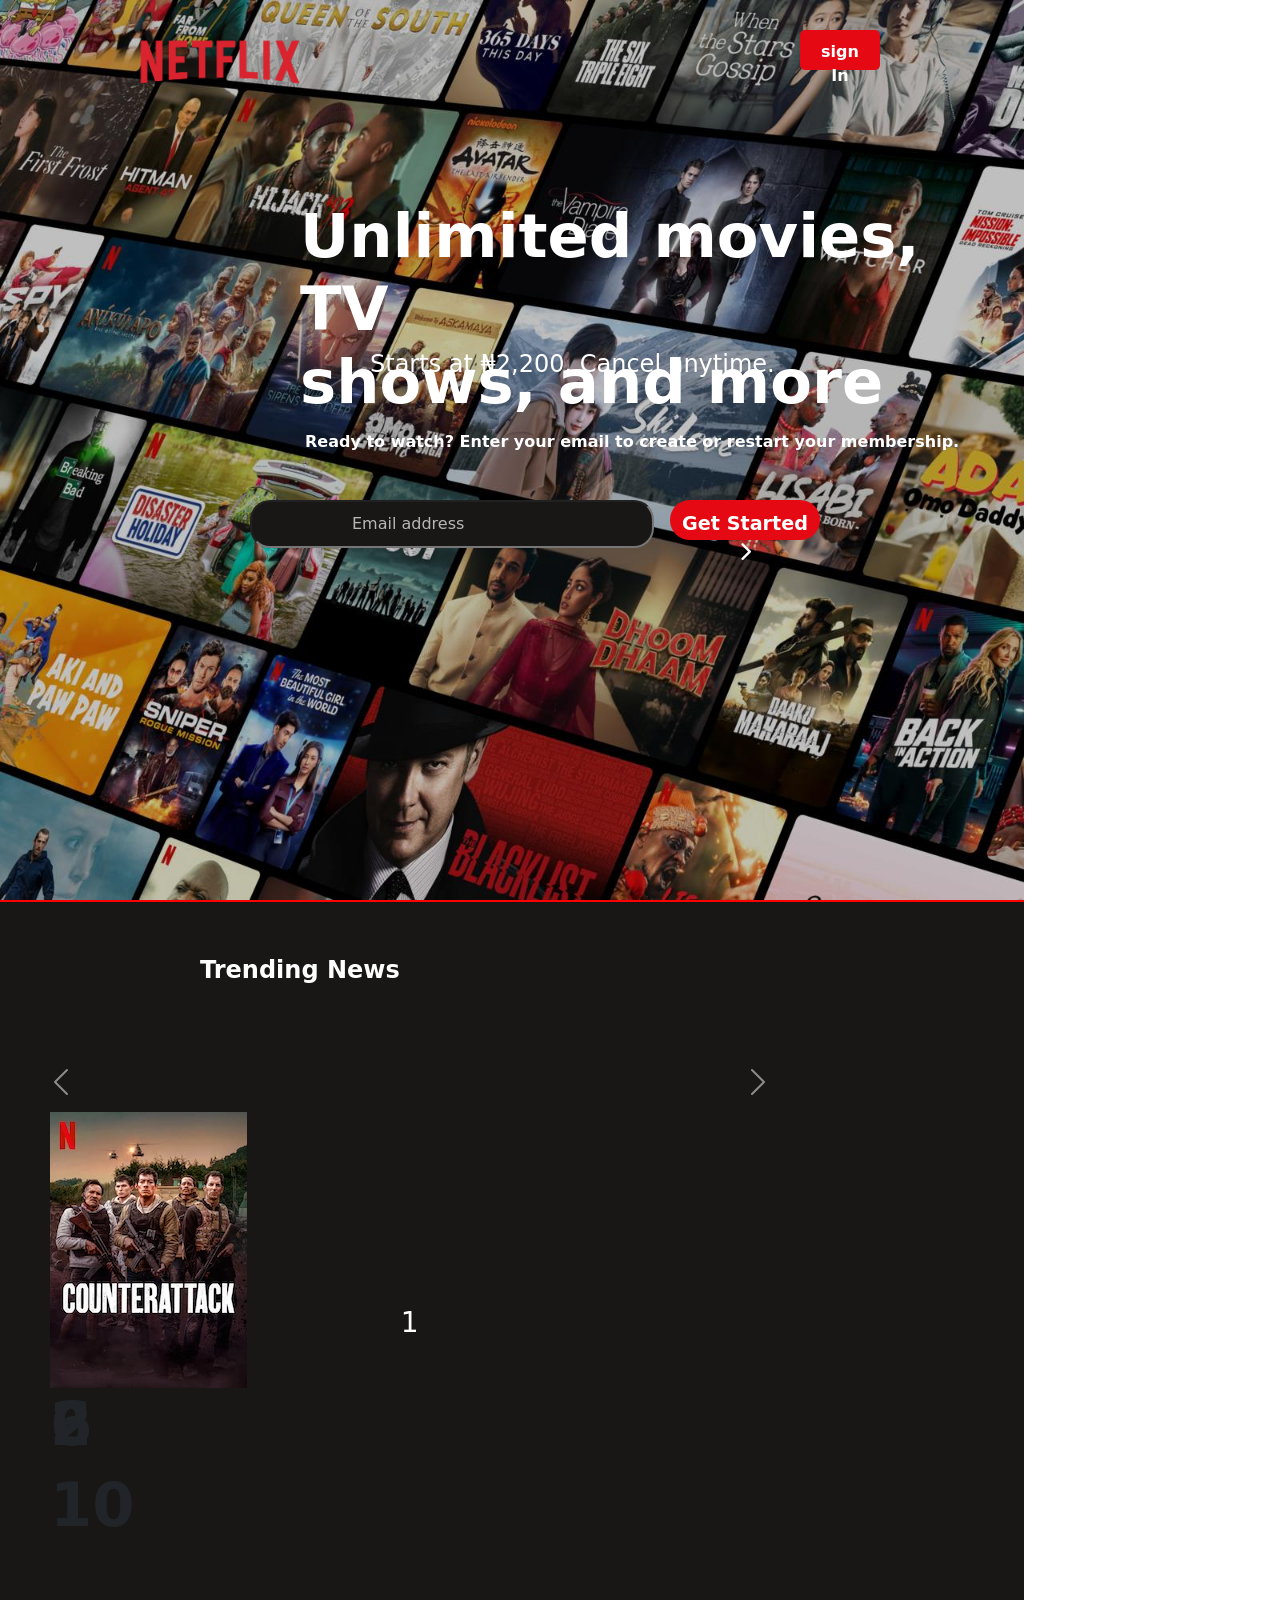
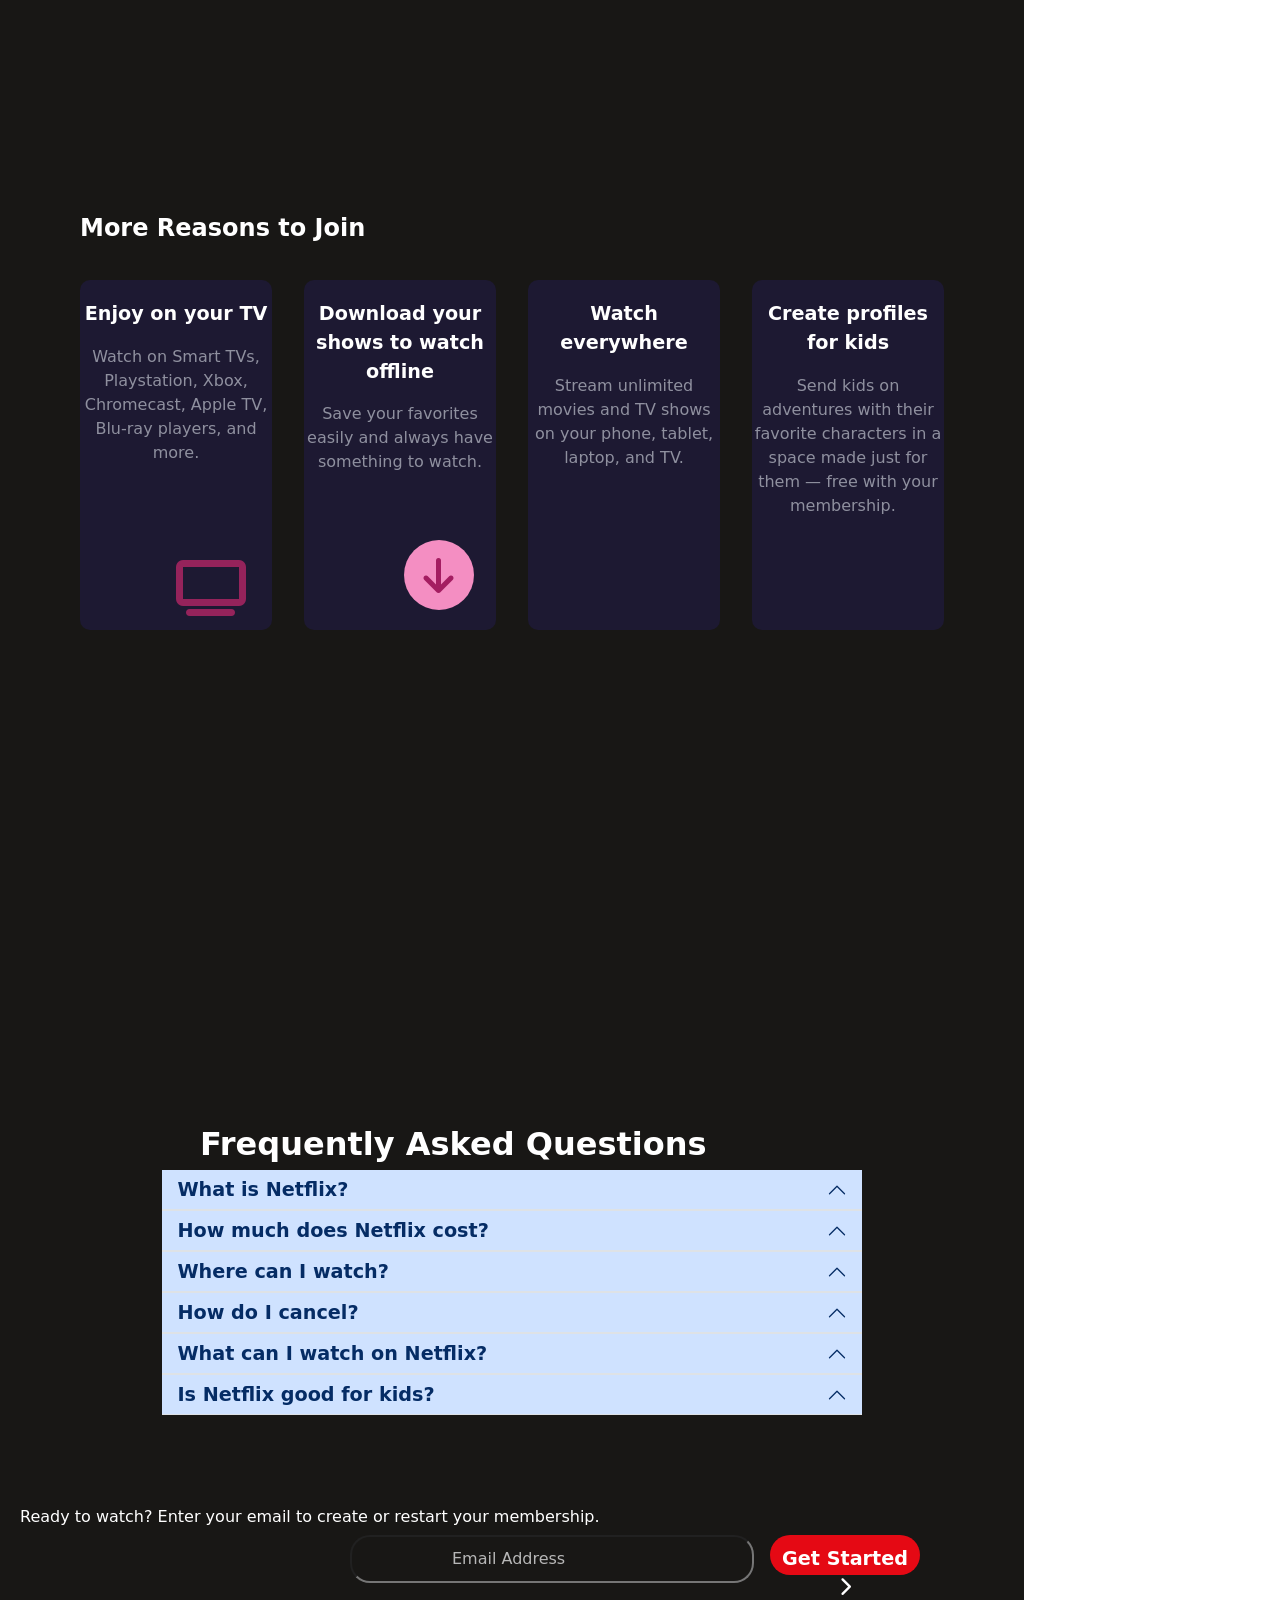
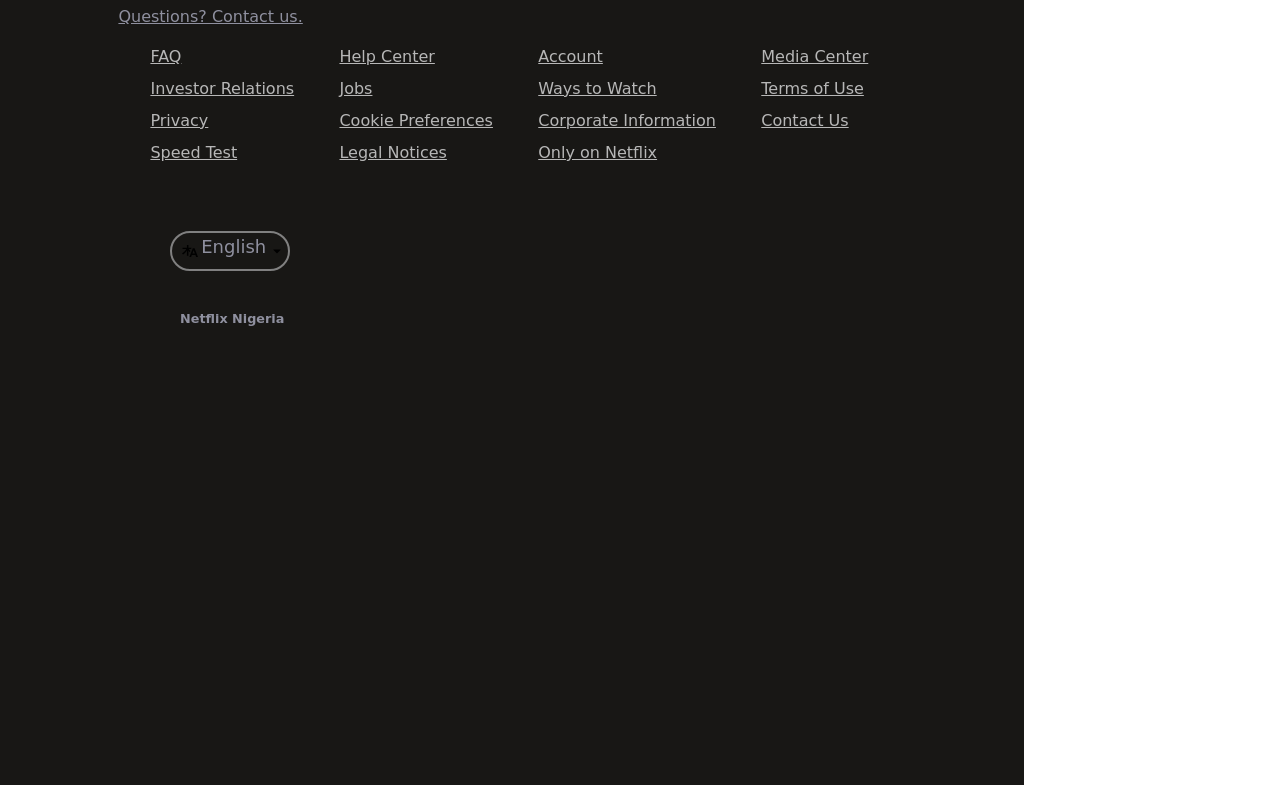
==== commit 79b6aa8b: "file updated" ====
--- a/index.html
+++ b/index.html
@@ -52,7 +52,7 @@
       <div class="carousel-inner">
         <div class="carousel-item active">
           <img src="./images/Ada omo daddy.webp" class="d-block"
-            alt="1">
+            alt="">
           <div class="carousel-caption">
             <h3>1</h3>
           </div>
@@ -60,41 +60,57 @@
         </div>
         <div class="carousel-item active">
           <img src="./images/counter attack.webp" class="d-block"
-            alt="2">
+            alt="">
           <div class="carousel-caption"></div>
           <h2>2</h2>
         </div>
         <div class="carousel-item">
           <img src="./images/demon city.webp" class="d-block"
             alt="...">
+            <div class="carousel-caption"></div>
+          <h2>3</h2>
         </div>
         <div class="carousel-item">
           <img src="./images/seven door.webp" class="d-block"
             alt="">
+            <div class="carousel-caption"></div>
+          <h2>4</h2>
         </div>
         <div class="carousel-item">
           <img src="./images/the night agent.webp" class="d-block"
             alt="">
+            <div class="carousel-caption"></div>
+          <h2>5</h2>
         </div>
         <div>
           <img src="./images/back in action.webp" class="d-block"
             alt="">
+            <div class="carousel-caption"></div>
+          <h2>6</h2>
         </div>
         <div class="carousel-item">
           <img src="./images/beauty in black.webp" class="d-block"
             alt="">
+            <div class="carousel-caption"></div>
+          <h2>7</h2>
         </div>
         <div class="carousel-item">
           <img src="./images/prision break.webp" class="d-block"
             alt="">
+            <div class="carousel-caption"></div>
+          <h2>8</h2>
         </div>
         <div class="carousel-item">
           <img src="./images/sqad game.webp" class="d-block"
             alt="">
+            <div class="carousel-caption"></div>
+          <h2>9</h2>
         </div>
         <div class="carousel-item">
           <img src="./images/maharaaj.webp" class="d-block" alt="">
         </div>
+        <div class="carousel-caption"></div>
+          <h2>10</h2>
       </div>
       <button class="carousel-control-prev" type="button" data-bs-target="#carouselExample" data-bs-slide="prev">
         <span class="carousel-control-prev-icon" aria-hidden="true"></span>
--- a/styles.css
+++ b/styles.css
@@ -132,7 +132,7 @@
     padding: 50px; 
     position: absolute;  
     top: 10px;
-    left: 100px;
+    
     
 }
 .carousel-caption h2{
@@ -253,6 +253,7 @@
     font-size: 1rem;
     font-weight: 500;
     text-align: center;
+    position: absolute;
 }
 .foot-box{
     display: flex;
@@ -570,6 +571,9 @@
         top:50px;
         left: 300;
     }
+    .ques{
+        top: 140px;
+    }
  }
  @media(max-width:579px){
     .cards{
@@ -583,6 +587,21 @@
         left: 250px;
     }
  }
+ @media(max-width:553px){
+    .foot-text p{
+        font-weight: ;
+
+    }
+    
+ }
+@media(max-width:528px){
+    .foot-box{
+        top:60px;
+
+    }
+
+}
+ 
  @media(max-width:486px){
     .hero-text h2{
         font-size: 1rem;
@@ -609,9 +628,25 @@
         top: 50px;
         left: 100px;
     }
+    
+}
+@media(max-width:481px){
+    input{
+        padding: 10px 20px;
+    }
+    footer .foot-box{
+        left: 50px;
+        
+    }
+    .foot-text p{
+        margin-bottom: 20px;
+    }
+    
+
+}
   
 
- }
+ 
  @media(max-width:478px){
     .cards{
         width: 250px;
@@ -644,17 +679,20 @@
     .sect-text{
         left: 100px;
     }
+    .contain{
+    
+        visibility: hidden;
+    }
+    .fa-tv{
+        visibility: hidden;
+    }
+
  }
 @media(max-width:415px){
     .cards{
         width: 200px;
     }
-    .contain{
-        left:150px;
-    }
-    .fa-tv{
-        left:150px;
-    }
+    
     .box-head{
         left: 50px;
         top: 10px;
@@ -679,7 +717,7 @@
 @media(max-width:392px){
     .email-sect{
         padding: 10px 10px;
-        left: 50px;
+        left: 20px;
         top: 430px;
     }
     .foot-box{
@@ -752,15 +790,21 @@
         left: 20px;
         
     }
-}
-    
-
-
-    
-    
-
-
-
-
-    
-    
+    .input{
+        padding: 5px 2px;
+    }
+    .foot-box{
+        left: 10px;
+    }
+}
+    
+
+
+    
+    
+
+
+
+
+    
+    
